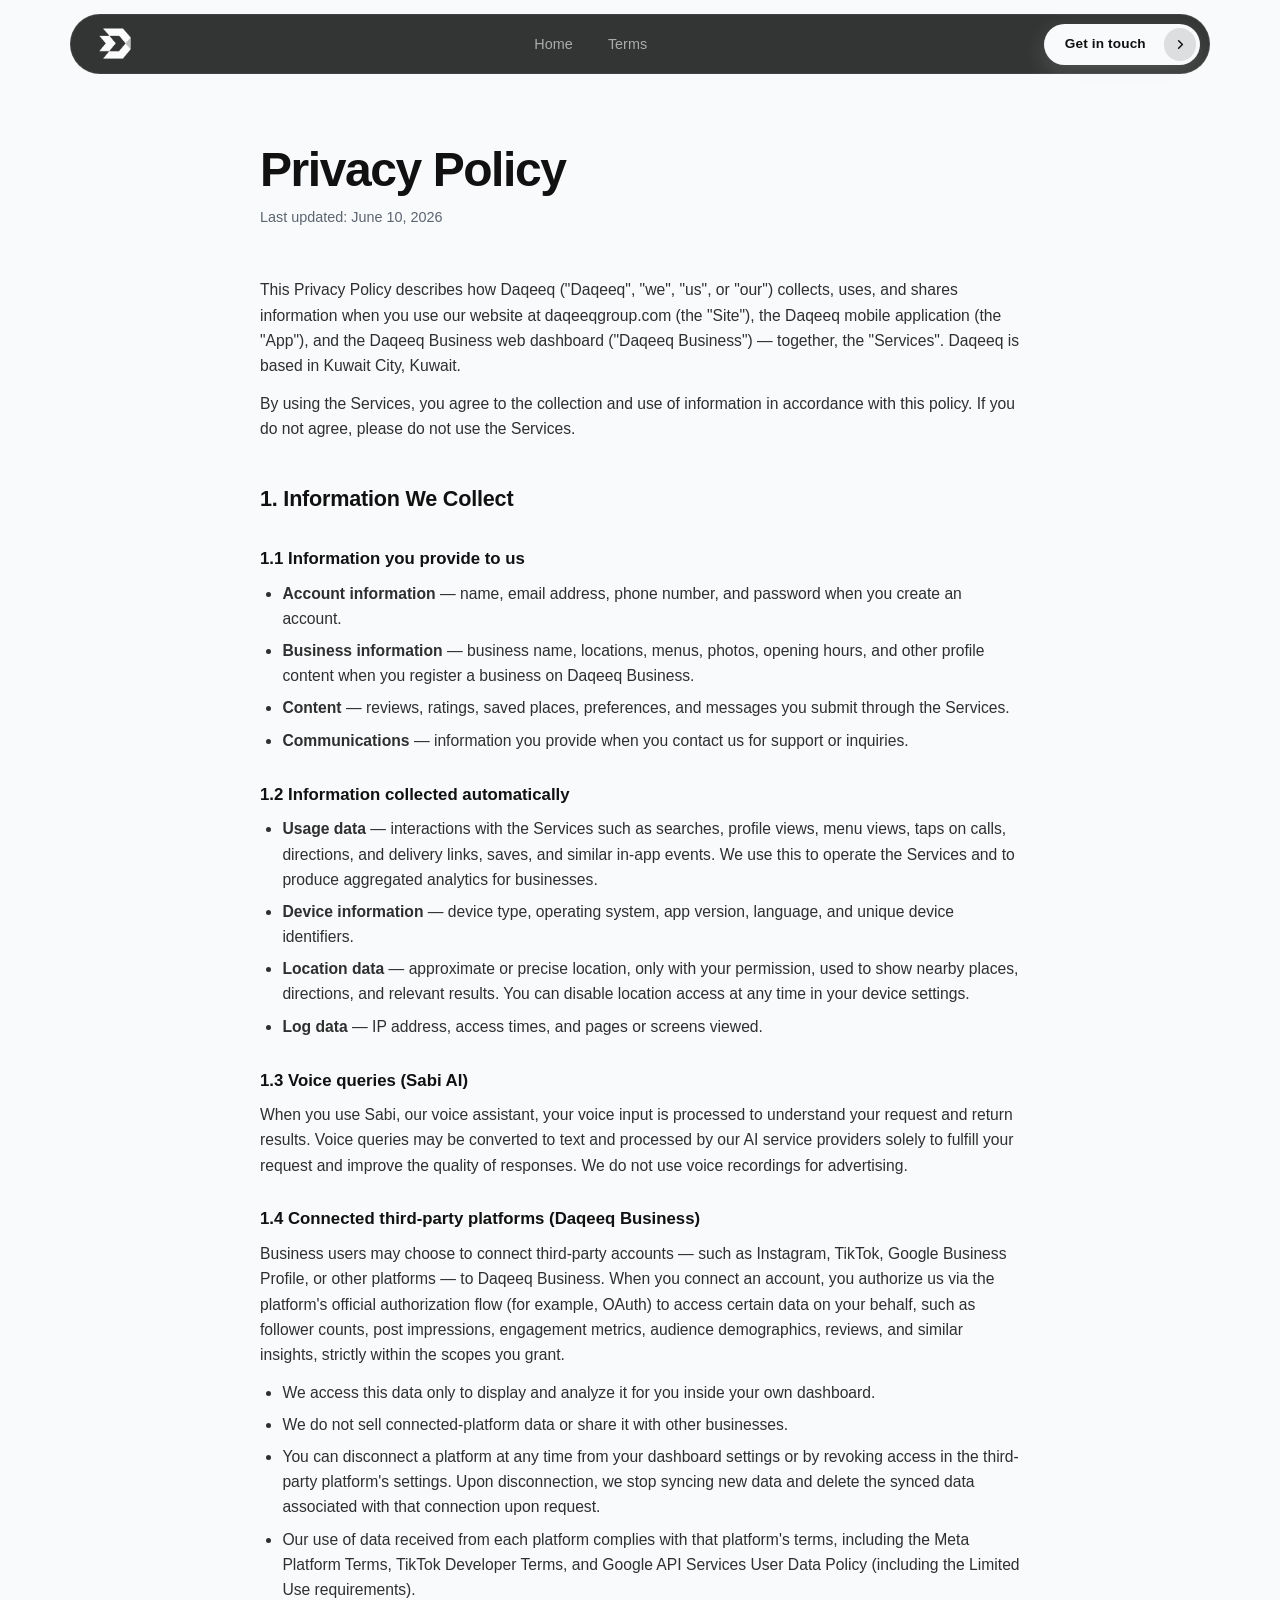
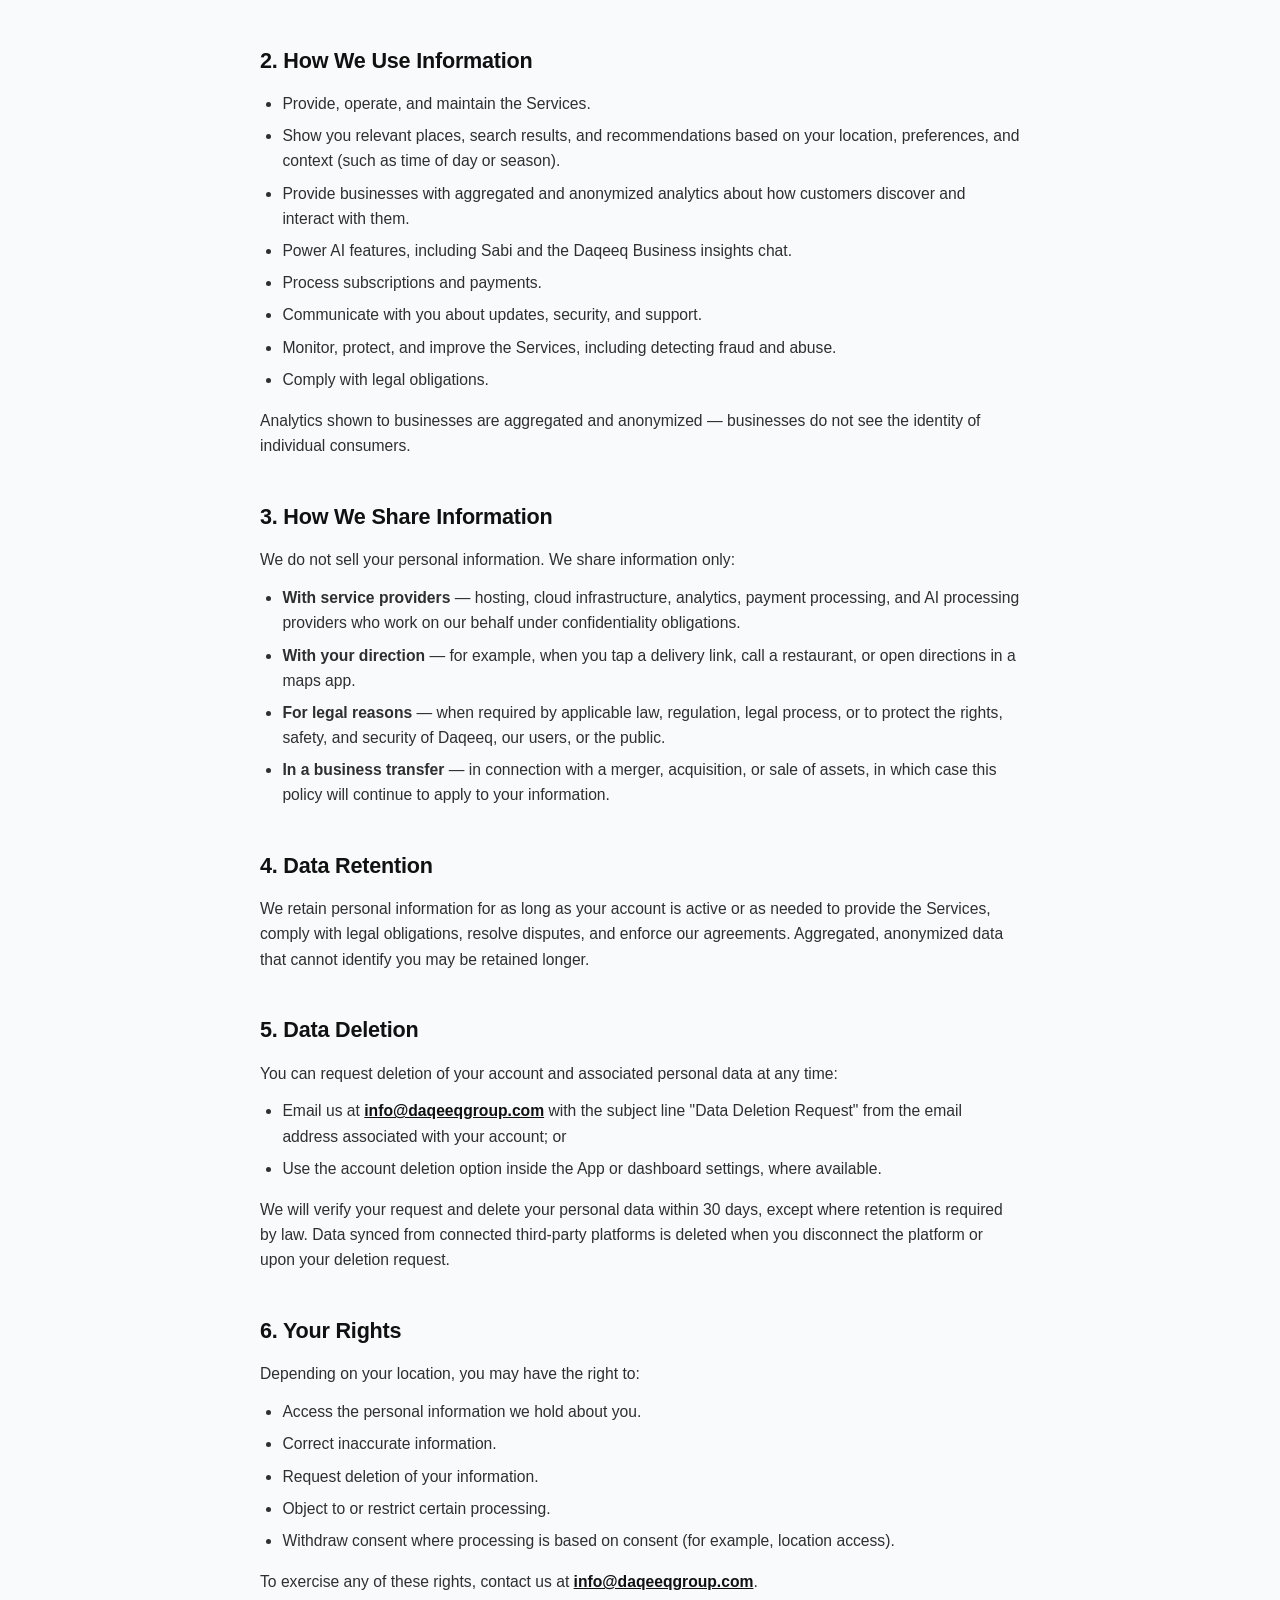
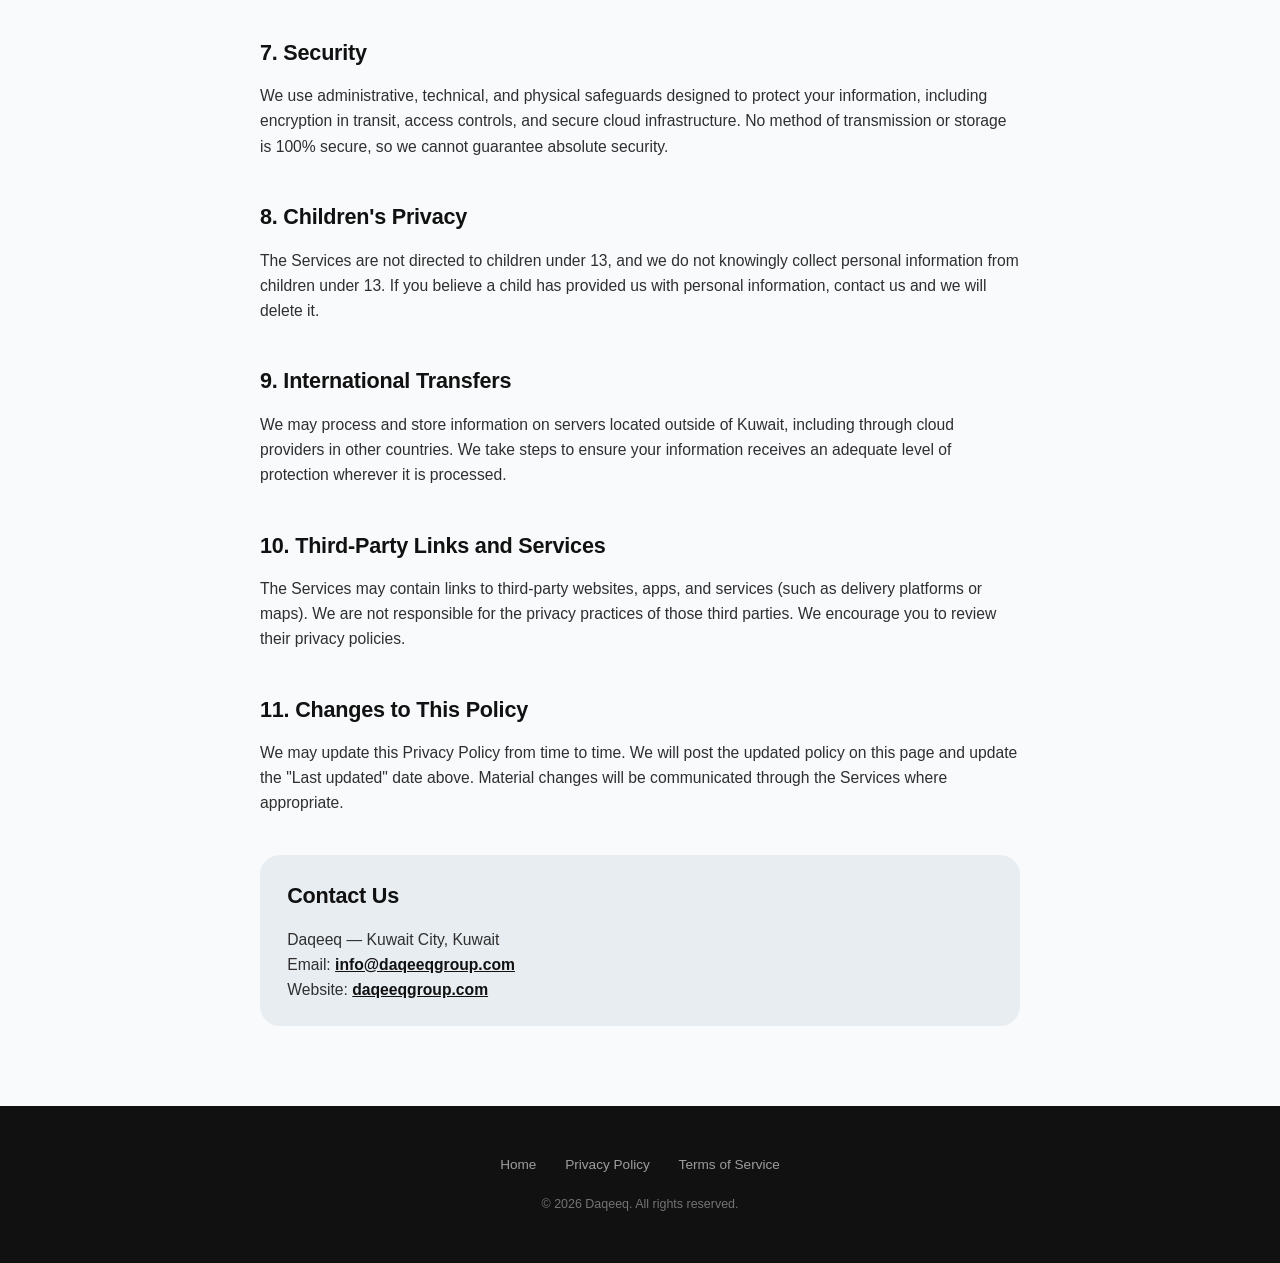
==== privacy.html @ 24c05a0b "Daqeeq landing site: one-page home, privacy policy, terms of service Co-Authored-By: Claude Fable 5 " ====
<!DOCTYPE html>
<html lang="en">
<head>
  <meta charset="UTF-8" />
  <meta name="viewport" content="width=device-width, initial-scale=1.0" />
  <title>Privacy Policy — Daqeeq</title>
  <meta name="description" content="Privacy Policy for Daqeeq, the Daqeeq mobile app, and Daqeeq Business." />
  <link rel="icon" type="image/svg+xml" href="data:image/svg+xml,%3Csvg xmlns='http://www.w3.org/2000/svg' viewBox='0 0 100 100'%3E%3Crect width='100' height='100' rx='22' fill='%23111111'/%3E%3Cg transform='translate(12 12) scale(0.76)'%3E%3Cpath d='M4 32 H26 L44 50 L26 68 H4 L22 50 Z' fill='%23F8FAFB'/%3E%3Cpath d='M34 6 H64 L96 38 V62 L64 94 H34 L78 50 Z' fill='%23F8FAFB'/%3E%3Cpath d='M96 38 L96 62 L78 50 Z' fill='%23B9C0C7'/%3E%3C/g%3E%3C/svg%3E" />
  <link rel="preconnect" href="https://api.fontshare.com" />
  <link href="https://api.fontshare.com/v2/css?f[]=satoshi@400,500,700,900&display=swap" rel="stylesheet" />
  <link rel="stylesheet" href="/assets/css/style.css?v=5" />
</head>
<body class="legal-page">

  <header class="nav is-scrolled" id="nav">
    <div class="nav__inner">
      <a href="/" class="nav__brand" aria-label="Daqeeq home">
        <img class="nav__logo" src="/assets/img/logo.png" alt="Daqeeq" />
      </a>
      <nav class="nav__links" aria-label="Primary">
        <a href="/">Home</a>
        <a href="/terms">Terms</a>
      </nav>
      <a href="mailto:info@daqeeqgroup.com" class="btn btn--small btn--blue btn--cta nav__cta">
        <span class="btn__label">Get in touch</span>
        <i class="btn__arrow" aria-hidden="true"><svg viewBox="0 0 24 24" width="15" height="15" fill="none" stroke="currentColor" stroke-width="2.4" stroke-linecap="round" stroke-linejoin="round"><path d="M9 6l6 6-6 6" /></svg></i>
      </a>
    </div>
  </header>

  <main class="legal">
    <h1>Privacy Policy</h1>
    <p class="legal__updated">Last updated: June 10, 2026</p>

    <p>
      This Privacy Policy describes how Daqeeq ("Daqeeq", "we", "us", or "our") collects, uses,
      and shares information when you use our website at daqeeqgroup.com (the "Site"), the Daqeeq
      mobile application (the "App"), and the Daqeeq Business web dashboard ("Daqeeq Business")
      — together, the "Services". Daqeeq is based in Kuwait City, Kuwait.
    </p>
    <p>
      By using the Services, you agree to the collection and use of information in accordance
      with this policy. If you do not agree, please do not use the Services.
    </p>

    <h2>1. Information We Collect</h2>

    <h3>1.1 Information you provide to us</h3>
    <ul>
      <li><strong>Account information</strong> — name, email address, phone number, and password when you create an account.</li>
      <li><strong>Business information</strong> — business name, locations, menus, photos, opening hours, and other profile content when you register a business on Daqeeq Business.</li>
      <li><strong>Content</strong> — reviews, ratings, saved places, preferences, and messages you submit through the Services.</li>
      <li><strong>Communications</strong> — information you provide when you contact us for support or inquiries.</li>
    </ul>

    <h3>1.2 Information collected automatically</h3>
    <ul>
      <li><strong>Usage data</strong> — interactions with the Services such as searches, profile views, menu views, taps on calls, directions, and delivery links, saves, and similar in-app events. We use this to operate the Services and to produce aggregated analytics for businesses.</li>
      <li><strong>Device information</strong> — device type, operating system, app version, language, and unique device identifiers.</li>
      <li><strong>Location data</strong> — approximate or precise location, only with your permission, used to show nearby places, directions, and relevant results. You can disable location access at any time in your device settings.</li>
      <li><strong>Log data</strong> — IP address, access times, and pages or screens viewed.</li>
    </ul>

    <h3>1.3 Voice queries (Sabi AI)</h3>
    <p>
      When you use Sabi, our voice assistant, your voice input is processed to understand your
      request and return results. Voice queries may be converted to text and processed by our
      AI service providers solely to fulfill your request and improve the quality of responses.
      We do not use voice recordings for advertising.
    </p>

    <h3>1.4 Connected third-party platforms (Daqeeq Business)</h3>
    <p>
      Business users may choose to connect third-party accounts — such as Instagram, TikTok,
      Google Business Profile, or other platforms — to Daqeeq Business. When you connect an
      account, you authorize us via the platform's official authorization flow (for example,
      OAuth) to access certain data on your behalf, such as follower counts, post impressions,
      engagement metrics, audience demographics, reviews, and similar insights, strictly within
      the scopes you grant.
    </p>
    <ul>
      <li>We access this data only to display and analyze it for you inside your own dashboard.</li>
      <li>We do not sell connected-platform data or share it with other businesses.</li>
      <li>You can disconnect a platform at any time from your dashboard settings or by revoking access in the third-party platform's settings. Upon disconnection, we stop syncing new data and delete the synced data associated with that connection upon request.</li>
      <li>Our use of data received from each platform complies with that platform's terms, including the Meta Platform Terms, TikTok Developer Terms, and Google API Services User Data Policy (including the Limited Use requirements).</li>
    </ul>

    <h2>2. How We Use Information</h2>
    <ul>
      <li>Provide, operate, and maintain the Services.</li>
      <li>Show you relevant places, search results, and recommendations based on your location, preferences, and context (such as time of day or season).</li>
      <li>Provide businesses with aggregated and anonymized analytics about how customers discover and interact with them.</li>
      <li>Power AI features, including Sabi and the Daqeeq Business insights chat.</li>
      <li>Process subscriptions and payments.</li>
      <li>Communicate with you about updates, security, and support.</li>
      <li>Monitor, protect, and improve the Services, including detecting fraud and abuse.</li>
      <li>Comply with legal obligations.</li>
    </ul>
    <p>
      Analytics shown to businesses are aggregated and anonymized — businesses do not see the
      identity of individual consumers.
    </p>

    <h2>3. How We Share Information</h2>
    <p>We do not sell your personal information. We share information only:</p>
    <ul>
      <li><strong>With service providers</strong> — hosting, cloud infrastructure, analytics, payment processing, and AI processing providers who work on our behalf under confidentiality obligations.</li>
      <li><strong>With your direction</strong> — for example, when you tap a delivery link, call a restaurant, or open directions in a maps app.</li>
      <li><strong>For legal reasons</strong> — when required by applicable law, regulation, legal process, or to protect the rights, safety, and security of Daqeeq, our users, or the public.</li>
      <li><strong>In a business transfer</strong> — in connection with a merger, acquisition, or sale of assets, in which case this policy will continue to apply to your information.</li>
    </ul>

    <h2>4. Data Retention</h2>
    <p>
      We retain personal information for as long as your account is active or as needed to
      provide the Services, comply with legal obligations, resolve disputes, and enforce our
      agreements. Aggregated, anonymized data that cannot identify you may be retained longer.
    </p>

    <h2>5. Data Deletion</h2>
    <p>You can request deletion of your account and associated personal data at any time:</p>
    <ul>
      <li>Email us at <a href="mailto:info@daqeeqgroup.com">info@daqeeqgroup.com</a> with the subject line "Data Deletion Request" from the email address associated with your account; or</li>
      <li>Use the account deletion option inside the App or dashboard settings, where available.</li>
    </ul>
    <p>
      We will verify your request and delete your personal data within 30 days, except where
      retention is required by law. Data synced from connected third-party platforms is deleted
      when you disconnect the platform or upon your deletion request.
    </p>

    <h2>6. Your Rights</h2>
    <p>Depending on your location, you may have the right to:</p>
    <ul>
      <li>Access the personal information we hold about you.</li>
      <li>Correct inaccurate information.</li>
      <li>Request deletion of your information.</li>
      <li>Object to or restrict certain processing.</li>
      <li>Withdraw consent where processing is based on consent (for example, location access).</li>
    </ul>
    <p>To exercise any of these rights, contact us at <a href="mailto:info@daqeeqgroup.com">info@daqeeqgroup.com</a>.</p>

    <h2>7. Security</h2>
    <p>
      We use administrative, technical, and physical safeguards designed to protect your
      information, including encryption in transit, access controls, and secure cloud
      infrastructure. No method of transmission or storage is 100% secure, so we cannot
      guarantee absolute security.
    </p>

    <h2>8. Children's Privacy</h2>
    <p>
      The Services are not directed to children under 13, and we do not knowingly collect
      personal information from children under 13. If you believe a child has provided us with
      personal information, contact us and we will delete it.
    </p>

    <h2>9. International Transfers</h2>
    <p>
      We may process and store information on servers located outside of Kuwait, including
      through cloud providers in other countries. We take steps to ensure your information
      receives an adequate level of protection wherever it is processed.
    </p>

    <h2>10. Third-Party Links and Services</h2>
    <p>
      The Services may contain links to third-party websites, apps, and services (such as
      delivery platforms or maps). We are not responsible for the privacy practices of those
      third parties. We encourage you to review their privacy policies.
    </p>

    <h2>11. Changes to This Policy</h2>
    <p>
      We may update this Privacy Policy from time to time. We will post the updated policy on
      this page and update the "Last updated" date above. Material changes will be communicated
      through the Services where appropriate.
    </p>

    <div class="legal__contact-box">
      <h2 style="margin-top:0">Contact Us</h2>
      <p style="margin-bottom:0">
        Daqeeq — Kuwait City, Kuwait<br />
        Email: <a href="mailto:info@daqeeqgroup.com">info@daqeeqgroup.com</a><br />
        Website: <a href="https://daqeeqgroup.com">daqeeqgroup.com</a>
      </p>
    </div>
  </main>

  <footer class="footer footer--solid">
    <div class="container footer__inner">
      <nav class="footer__links" aria-label="Legal">
        <a href="/">Home</a>
        <a href="/privacy">Privacy Policy</a>
        <a href="/terms">Terms of Service</a>
      </nav>
      <p class="footer__copy">© 2026 Daqeeq. All rights reserved.</p>
    </div>
  </footer>

</body>
</html>
---- assets/css/style.css ----
/* ============================================================
   DAQEEQ — daqeeqgroup.com
   Ink Black #111111 · Graphite #2F2F2F · Soft White #F8FAFB
   Mist Gray #E8EDF2
   ============================================================ */

:root {
  --ink: #111111;
  --graphite: #2f2f2f;
  --white: #f8fafb;
  --mist: #e8edf2;
  --text-muted: #5c6470;
  --text-muted-light: rgba(248, 250, 251, 0.6);
  --radius: 20px;
  --fade: clamp(160px, 24vh, 240px);
  --font-en: "Satoshi", -apple-system, BlinkMacSystemFont, "Segoe UI", sans-serif;
  --font-ar: "Tajawal", sans-serif;
  --ease: cubic-bezier(0.22, 1, 0.36, 1);
}

* { margin: 0; padding: 0; box-sizing: border-box; }

/* Anchor scrolling is animated in JS (eased); CSS smooth scrolling would
   conflict with the per-frame scrollTo calls. */
html {
  scroll-padding-top: 90px;
}

body {
  font-family: var(--font-en);
  background: var(--white);
  color: var(--ink);
  line-height: 1.6;
  -webkit-font-smoothing: antialiased;
  overflow-x: hidden;
}

[lang="ar"] { font-family: var(--font-ar); }

img, svg { display: block; }
a { color: inherit; text-decoration: none; }
ul { list-style: none; }

.container {
  width: min(1140px, 92vw);
  margin-inline: auto;
}

/* ---------- Reveal animations ---------- */
[data-reveal] {
  opacity: 0;
  transform: translateY(36px);
  transition: opacity 0.9s var(--ease), transform 0.9s var(--ease);
  transition-delay: var(--d, 0s);
  will-change: opacity, transform;
}
[data-reveal].in-view {
  opacity: 1;
  transform: none;
}
@media (prefers-reduced-motion: reduce) {
  [data-reveal] { opacity: 1; transform: none; transition: none; }
}

/* ---------- Type ---------- */
.eyebrow {
  font-size: 0.78rem;
  font-weight: 700;
  letter-spacing: 0.22em;
  text-transform: uppercase;
  color: var(--text-muted);
  margin-bottom: 1.1rem;
}
.eyebrow--blue { color: var(--text-muted); }
.eyebrow--light { color: var(--text-muted-light); }

.h2 {
  font-size: clamp(2.2rem, 5.5vw, 3.6rem);
  font-weight: 900;
  letter-spacing: -0.03em;
  line-height: 1.08;
  margin-bottom: 1.4rem;
}
.h2--light { color: var(--white); }

.h3 {
  font-size: clamp(1.7rem, 3.6vw, 2.4rem);
  font-weight: 700;
  letter-spacing: -0.02em;
  line-height: 1.15;
  margin-bottom: 1rem;
}

.lead {
  font-size: clamp(1.05rem, 1.7vw, 1.2rem);
  color: var(--text-muted);
  max-width: 620px;
}
.lead--light { color: var(--text-muted-light); }

.body { color: var(--text-muted); margin-bottom: 1.6rem; }
.text-blue { color: inherit; }

/* ---------- Buttons ---------- */
.btn {
  display: inline-flex;
  align-items: center;
  justify-content: center;
  padding: 0.95rem 1.9rem;
  border-radius: 999px;
  font-weight: 700;
  font-size: 0.95rem;
  letter-spacing: 0.01em;
  transition: transform 0.35s var(--ease), box-shadow 0.35s var(--ease), background 0.35s var(--ease);
}
.btn:hover { transform: translateY(-2px); }
.btn--blue {
  background: var(--white);
  color: var(--ink);
  box-shadow: 0 8px 24px rgba(248, 250, 251, 0.15);
}
.btn--blue:hover { box-shadow: 0 14px 34px rgba(248, 250, 251, 0.25); }
.btn--ghost {
  color: var(--white);
  border: 1px solid rgba(248, 250, 251, 0.25);
}
.btn--ghost:hover { background: rgba(248, 250, 251, 0.08); }
.btn--small { padding: 0.6rem 1.3rem; font-size: 0.85rem; }

/* CTA buttons: chevron capsule sweeps across on hover */
.btn--cta {
  position: relative;
  overflow: hidden;
}
.btn--cta .btn__label {
  margin-right: 2.4rem;
  transition: opacity 0.5s var(--ease);
}
.btn--cta:hover .btn__label { opacity: 0; }
.btn__arrow {
  position: absolute;
  top: 4px;
  right: 4px;
  bottom: 4px;
  width: 2.4rem;
  display: grid;
  place-items: center;
  border-radius: 999px;
  background: rgba(17, 17, 17, 0.12);
  color: var(--ink);
  transition: width 0.5s var(--ease), transform 0.15s var(--ease);
}
.btn--cta:hover .btn__arrow { width: calc(100% - 8px); }
.btn--cta:active .btn__arrow { transform: scale(0.95); }
.btn--small.btn--cta .btn__label { margin-right: 2.1rem; }
.btn--small.btn--cta .btn__arrow { width: 2rem; }
.btn--small.btn--cta:hover .btn__arrow { width: calc(100% - 8px); }

/* ---------- Nav ---------- */
.nav {
  position: fixed;
  top: 14px;
  left: 0;
  right: 0;
  z-index: 100;
}
.nav__inner {
  width: min(1140px, 94vw);
  margin-inline: auto;
  display: flex;
  align-items: center;
  justify-content: space-between;
  padding: 0.45rem 0.55rem 0.45rem 1.4rem;
  border-radius: 999px;
  background: rgba(17, 17, 17, 0.55);
  backdrop-filter: blur(16px);
  -webkit-backdrop-filter: blur(16px);
  border: 1px solid rgba(248, 250, 251, 0.08);
  transition: background 0.4s var(--ease);
}
.nav.is-scrolled .nav__inner {
  background: rgba(17, 17, 17, 0.85);
}
.nav__brand {
  display: flex;
  align-items: center;
  gap: 0.6rem;
}
.nav__logo { height: 44px; width: auto; }
.nav__links {
  display: flex;
  gap: 2.2rem;
}
.nav__links a {
  color: var(--text-muted-light);
  font-size: 0.9rem;
  font-weight: 500;
  transition: color 0.3s;
}
.nav__links a:hover { color: var(--white); }
@media (max-width: 760px) {
  .nav__links { display: none; }
}

/* ---------- Ethereal shadow effect (dark sections) ---------- */
.ethereal {
  position: absolute;
  inset: 0;
  overflow: hidden;
  pointer-events: none;
}
.ethereal__motion {
  position: absolute;
  inset: -100px;
  filter: url(#ethereal) blur(4px);
}
.ethereal__shadow {
  width: 100%;
  height: 100%;
  background-color: rgba(128, 128, 128, 1);
  mask-image: url("/assets/img/ethereal-mask.png");
  -webkit-mask-image: url("/assets/img/ethereal-mask.png");
  mask-size: cover;
  -webkit-mask-size: cover;
  mask-repeat: no-repeat;
  -webkit-mask-repeat: no-repeat;
  mask-position: center;
  -webkit-mask-position: center;
}
.ethereal__noise {
  position: absolute;
  inset: 0;
  background-image: url("/assets/img/noise.png");
  background-size: 240px;
  background-repeat: repeat;
  opacity: 0.5;
}
@media (prefers-reduced-motion: reduce) {
  .ethereal__motion { filter: blur(4px); }
}

/* ---------- Smooth section transitions ----------
   Eased (S-curve) gradient stops so the fade has zero slope at both
   ends — a plain linear gradient leaves a visible edge line. */
.hero::after,
.sabi::before,
.sabi::after,
.dark-tail::before {
  content: "";
  position: absolute;
  left: 0;
  right: 0;
  height: var(--fade);
  pointer-events: none;
  z-index: 2;
}
.hero::after,
.sabi::after {
  bottom: 0;
  background: linear-gradient(
    to top,
    rgb(248, 250, 251) 0%,
    rgba(248, 250, 251, 0.987) 8.1%,
    rgba(248, 250, 251, 0.951) 15.5%,
    rgba(248, 250, 251, 0.896) 22.5%,
    rgba(248, 250, 251, 0.825) 29%,
    rgba(248, 250, 251, 0.741) 35.3%,
    rgba(248, 250, 251, 0.648) 41.2%,
    rgba(248, 250, 251, 0.55) 47.1%,
    rgba(248, 250, 251, 0.45) 52.9%,
    rgba(248, 250, 251, 0.352) 58.8%,
    rgba(248, 250, 251, 0.259) 64.7%,
    rgba(248, 250, 251, 0.175) 71%,
    rgba(248, 250, 251, 0.104) 77.5%,
    rgba(248, 250, 251, 0.049) 84.5%,
    rgba(248, 250, 251, 0.013) 91.9%,
    rgba(248, 250, 251, 0) 100%
  );
}
.sabi::before,
.dark-tail::before {
  top: 0;
  background: linear-gradient(
    to bottom,
    rgb(248, 250, 251) 0%,
    rgba(248, 250, 251, 0.987) 8.1%,
    rgba(248, 250, 251, 0.951) 15.5%,
    rgba(248, 250, 251, 0.896) 22.5%,
    rgba(248, 250, 251, 0.825) 29%,
    rgba(248, 250, 251, 0.741) 35.3%,
    rgba(248, 250, 251, 0.648) 41.2%,
    rgba(248, 250, 251, 0.55) 47.1%,
    rgba(248, 250, 251, 0.45) 52.9%,
    rgba(248, 250, 251, 0.352) 58.8%,
    rgba(248, 250, 251, 0.259) 64.7%,
    rgba(248, 250, 251, 0.175) 71%,
    rgba(248, 250, 251, 0.104) 77.5%,
    rgba(248, 250, 251, 0.049) 84.5%,
    rgba(248, 250, 251, 0.013) 91.9%,
    rgba(248, 250, 251, 0) 100%
  );
}

/* ---------- Hero ---------- */
.hero {
  position: relative;
  min-height: 100svh;
  display: flex;
  align-items: center;
  justify-content: center;
  padding-bottom: 6rem;
  background: var(--ink);
  color: var(--white);
  overflow: hidden;
}
.hero__glow {
  position: absolute;
  top: -30%;
  left: 50%;
  transform: translateX(-50%);
  width: 1100px;
  height: 700px;
  background: radial-gradient(closest-side, rgba(248, 250, 251, 0.07), transparent 70%);
  pointer-events: none;
}
.hero__inner {
  position: relative;
  z-index: 3;
  text-align: center;
  width: min(900px, 92vw);
  margin-inline: auto;
}
.hero__title {
  font-size: clamp(2.8rem, 8vw, 5.6rem);
  font-weight: 900;
  letter-spacing: -0.035em;
  line-height: 1.04;
  margin-bottom: 1.6rem;
}
.hero__title-accent {
  background: linear-gradient(120deg, #f8fafb, #8f99a4);
  -webkit-background-clip: text;
  background-clip: text;
  color: transparent;
}
.hero__sub {
  font-size: clamp(1.05rem, 2vw, 1.3rem);
  color: var(--text-muted-light);
  max-width: 560px;
  margin: 0 auto 2.4rem;
}
.hero__actions {
  display: flex;
  gap: 1rem;
  justify-content: center;
  flex-wrap: wrap;
}

/* ---------- Essence strip ---------- */
.essence {
  background: var(--white);
  padding: 2.6rem 0;
}
.essence__row {
  display: flex;
  justify-content: space-between;
  flex-wrap: wrap;
  gap: 1.2rem 2rem;
}
.essence__row span {
  font-weight: 700;
  letter-spacing: 0.16em;
  text-transform: uppercase;
  font-size: 0.85rem;
  color: var(--graphite);
}

/* ---------- Intro ---------- */
.intro {
  padding: clamp(5rem, 12vw, 9rem) 0 clamp(3rem, 7vw, 5rem);
  background: var(--white);
}

/* ---------- Products ---------- */
.products {
  background: var(--white);
  padding-bottom: clamp(4rem, 9vw, 7rem);
}
.product {
  display: grid;
  grid-template-columns: 1fr 1fr;
  gap: clamp(2.5rem, 6vw, 6rem);
  align-items: center;
  padding: clamp(3rem, 7vw, 5.5rem) 0;
}
.product--flip .product__text { order: 2; }
.product--flip .product__visual { order: 1; }
@media (max-width: 860px) {
  .product { grid-template-columns: 1fr; }
  .product--flip .product__text { order: 1; }
  .product--flip .product__visual { order: 2; }
}
.product__num {
  font-size: 2.6rem;
  font-weight: 900;
  color: #c6cfd9;
  line-height: 1;
  margin-bottom: 1rem;
}
.feature-list { display: grid; gap: 1.15rem; }
.feature-list li { display: flex; gap: 0.9rem; align-items: flex-start; }
.feature-list .dot {
  flex: none;
  width: 9px;
  height: 9px;
  margin-top: 0.5rem;
  border-radius: 50%;
  background: var(--ink);
}
.feature-list strong { display: block; font-weight: 700; }
.feature-list em {
  font-style: normal;
  color: var(--text-muted);
  font-size: 0.93rem;
}

/* ---------- Product visuals ---------- */
.product__visual { display: flex; justify-content: center; }
.product__shot {
  width: min(320px, 78vw);
  height: auto;
  filter: drop-shadow(0 36px 56px rgba(17, 17, 17, 0.35));
  transition: transform 0.6s var(--ease);
}
.product__shot:hover { transform: translateY(-8px) rotate(-1deg); }
.chat__orb {
  flex: none;
  width: 26px;
  height: 26px;
  border-radius: 50%;
  background: radial-gradient(circle at 30% 30%, #ffffff, #8f99a4);
  box-shadow: 0 0 18px rgba(248, 250, 251, 0.6);
  animation: pulse 2.6s ease-in-out infinite;
}
@keyframes pulse {
  0%, 100% { box-shadow: 0 0 12px rgba(248, 250, 251, 0.45); }
  50% { box-shadow: 0 0 26px rgba(248, 250, 251, 0.8); }
}

/* ---------- MacBook mockup ---------- */
.mac {
  width: min(620px, 92vw);
  filter: drop-shadow(0 36px 56px rgba(17, 17, 17, 0.32));
  transition: transform 0.6s var(--ease);
}
.mac:hover { transform: translateY(-8px); }
.mac__screen {
  position: relative;
  background: linear-gradient(180deg, #17181a, #0c0d0e);
  border: 1px solid #2c2e31;
  border-radius: 18px 18px 0 0;
  padding: 18px 12px 14px;
}
.mac__camera {
  position: absolute;
  top: 7px;
  left: 50%;
  transform: translateX(-50%);
  width: 5px;
  height: 5px;
  border-radius: 50%;
  background: #2f3338;
  box-shadow: inset 0 0 2px #000;
}
.mac__screen img {
  width: 100%;
  height: auto;
  border-radius: 6px;
  display: block;
}
.mac__base {
  position: relative;
  height: 16px;
  margin: 0 -30px;
  background: linear-gradient(180deg, #eceef0 0%, #c7cacd 45%, #8f9296 100%);
  border-radius: 2px 2px 14px 14px;
}
.mac__base::before {
  content: "";
  position: absolute;
  top: 0;
  left: 50%;
  transform: translateX(-50%);
  width: 116px;
  height: 7px;
  background: linear-gradient(180deg, #9da0a4, #d4d6d9);
  border-radius: 0 0 9px 9px;
}
.mac__base::after {
  content: "";
  position: absolute;
  inset: auto 0 0 0;
  height: 3px;
  background: linear-gradient(180deg, rgba(0, 0, 0, 0.12), rgba(0, 0, 0, 0.3));
  border-radius: 0 0 14px 14px;
}

/* ---------- Sabi section ---------- */
.sabi {
  position: relative;
  background: var(--ink);
  padding: calc(var(--fade) + 2.5rem) 0;
  overflow: hidden;
}
.sabi__inner { position: relative; z-index: 3; text-align: center; }
.sabi .lead { margin-inline: auto; margin-bottom: 3rem; }
.chat {
  max-width: 560px;
  margin-inline: auto;
  display: grid;
  gap: 0.9rem;
}
.chat__bubble {
  border-radius: 18px;
  padding: 0.95rem 1.2rem;
  font-size: 0.95rem;
  text-align: left;
}
.chat__bubble--user {
  background: var(--white);
  color: var(--ink);
  font-weight: 500;
  justify-self: end;
  max-width: 85%;
  border-bottom-right-radius: 6px;
}
.chat__bubble--sabi {
  display: flex;
  align-items: flex-start;
  gap: 0.8rem;
  background: rgba(248, 250, 251, 0.06);
  border: 1px solid rgba(248, 250, 251, 0.12);
  color: var(--white);
  justify-self: start;
  max-width: 85%;
  border-bottom-left-radius: 6px;
}
.chat__bubble--sabi .chat__orb {
  width: 22px;
  height: 22px;
  margin-top: 1px;
}
.chat__card {
  display: flex;
  align-items: center;
  gap: 0.9rem;
  background: rgba(248, 250, 251, 0.05);
  border: 1px solid rgba(248, 250, 251, 0.1);
  border-radius: 16px;
  padding: 0.9rem 1rem;
  text-align: left;
}
.chat__card-avatar {
  flex: none;
  width: 46px;
  height: 46px;
  border-radius: 12px;
  background: rgba(248, 250, 251, 0.1);
  border: 1px solid rgba(248, 250, 251, 0.12);
  display: grid;
  place-items: center;
  font-weight: 900;
  font-size: 0.85rem;
  color: var(--white);
}
.chat__card strong {
  display: block;
  color: var(--white);
  font-size: 0.98rem;
}
.chat__card em {
  display: block;
  font-style: normal;
  color: var(--text-muted-light);
  font-size: 0.82rem;
  margin: 0.15rem 0 0.5rem;
}
.chat__tags {
  display: flex;
  gap: 0.4rem;
}
.chat__tags span {
  font-size: 0.62rem;
  font-weight: 700;
  letter-spacing: 0.12em;
  text-transform: uppercase;
  color: var(--text-muted-light);
  border: 1px solid rgba(248, 250, 251, 0.18);
  padding: 0.22rem 0.55rem;
  border-radius: 999px;
}
.chat__suggest {
  background: var(--white);
  color: var(--ink);
  border-radius: 18px;
  padding: 1.1rem 1.2rem;
  text-align: left;
}
.chat__suggest-label {
  display: flex;
  align-items: center;
  gap: 0.5rem;
  font-size: 0.66rem;
  font-weight: 900;
  letter-spacing: 0.2em;
  text-transform: uppercase;
  color: var(--text-muted);
  margin-bottom: 0.45rem;
}
.chat__suggest-label::before {
  content: "";
  width: 8px;
  height: 8px;
  border-radius: 50%;
  background: var(--ink);
}
.chat__suggest p {
  font-weight: 700;
  font-size: 1.05rem;
  letter-spacing: -0.01em;
  margin-bottom: 0.85rem;
}
.chat__actions {
  display: flex;
  gap: 0.5rem;
}
.chat__actions span {
  font-size: 0.8rem;
  font-weight: 700;
  padding: 0.5rem 1.1rem;
  border-radius: 999px;
}
.chat__actions span:first-child {
  background: var(--ink);
  color: var(--white);
}
.chat__actions span + span {
  border: 1px solid rgba(17, 17, 17, 0.25);
  color: var(--ink);
}
.chat__input {
  display: flex;
  align-items: center;
  justify-content: space-between;
  gap: 0.8rem;
  background: rgba(248, 250, 251, 0.06);
  border: 1px solid rgba(248, 250, 251, 0.12);
  border-radius: 999px;
  padding: 0.85rem 1.2rem;
  color: var(--text-muted-light);
  font-size: 0.9rem;
  text-align: left;
}

/* ---------- Why ---------- */
.why {
  background: var(--white);
  padding: clamp(5rem, 12vw, 9rem) 0;
}
.why__grid {
  margin-top: 3rem;
  display: grid;
  grid-template-columns: repeat(auto-fit, minmax(230px, 1fr));
  gap: 1.1rem;
}
.why__card {
  background: #fff;
  border: 1px solid var(--mist);
  border-radius: var(--radius);
  padding: 1.6rem 1.5rem;
  transition: transform 0.45s var(--ease), box-shadow 0.45s var(--ease), border-color 0.45s var(--ease);
}
.why__card:hover {
  transform: translateY(-6px);
  border-color: rgba(17, 17, 17, 0.3);
  box-shadow: 0 24px 48px -20px rgba(17, 17, 17, 0.18);
}
.why__card strong { display: block; font-size: 1.05rem; margin-bottom: 0.4rem; }
.why__card em {
  font-style: normal;
  color: var(--text-muted);
  font-size: 0.92rem;
}

/* ---------- Contact ---------- */
.dark-tail {
  position: relative;
  background: var(--ink);
  overflow: hidden;
}
.contact {
  position: relative;
  padding: calc(var(--fade) + 2.5rem) 0 clamp(5rem, 12vw, 9rem);
}
.contact__inner { position: relative; z-index: 3; text-align: center; }
.contact .lead { margin-inline: auto; }
.contact__email {
  display: inline-block;
  margin-top: 2.2rem;
  font-size: clamp(1.3rem, 3.6vw, 2.1rem);
  font-weight: 700;
  letter-spacing: -0.02em;
  color: var(--white);
  border-bottom: 2px solid var(--white);
  padding-bottom: 0.25rem;
  transition: color 0.3s, border-color 0.3s;
}
.contact__email:hover { color: var(--text-muted-light); }
.contact__loc {
  margin-top: 1.2rem;
  color: var(--text-muted-light);
  font-size: 0.9rem;
  letter-spacing: 0.14em;
  text-transform: uppercase;
}

/* ---------- Footer ---------- */
.footer {
  position: relative;
  padding: 3rem 0;
  color: var(--text-muted-light);
}
.footer--solid { background: var(--ink); }
.footer__inner {
  position: relative;
  display: grid;
  gap: 1.2rem;
  justify-items: center;
  text-align: center;
}
.footer__brand {
  display: flex;
  align-items: center;
}
.footer__logo { height: 56px; width: auto; }
.footer__tag { font-size: 0.88rem; }
.footer__links { display: flex; gap: 1.8rem; flex-wrap: wrap; justify-content: center; }
.footer__links a {
  font-size: 0.85rem;
  transition: color 0.3s;
}
.footer__links a:hover { color: var(--white); }
.footer__copy { font-size: 0.78rem; opacity: 0.7; }

/* ============================================================
   LEGAL PAGES (/privacy, /terms)
   ============================================================ */
.legal-page { background: var(--white); }
.legal {
  width: min(760px, 92vw);
  margin-inline: auto;
  padding: 9rem 0 5rem;
}
.legal h1 {
  font-size: clamp(2.1rem, 5vw, 3rem);
  font-weight: 900;
  letter-spacing: -0.03em;
  line-height: 1.1;
  margin-bottom: 0.6rem;
}
.legal .legal__updated {
  color: var(--text-muted);
  font-size: 0.9rem;
  margin-bottom: 3rem;
}
.legal h2 {
  font-size: 1.35rem;
  font-weight: 700;
  letter-spacing: -0.01em;
  margin: 2.6rem 0 0.8rem;
}
.legal h3 {
  font-size: 1.05rem;
  font-weight: 700;
  margin: 1.8rem 0 0.5rem;
}
.legal p, .legal li {
  color: var(--graphite);
  font-size: 0.98rem;
  margin-bottom: 0.8rem;
}
.legal ul {
  list-style: disc;
  padding-left: 1.4rem;
  margin-bottom: 1rem;
}
.legal ul li { margin-bottom: 0.45rem; }
.legal a { color: var(--ink); font-weight: 700; text-decoration: underline; }
.legal a:hover { text-decoration: underline; }
.legal .legal__contact-box {
  margin-top: 2.5rem;
  background: var(--mist);
  border-radius: var(--radius);
  padding: 1.5rem 1.7rem;
}
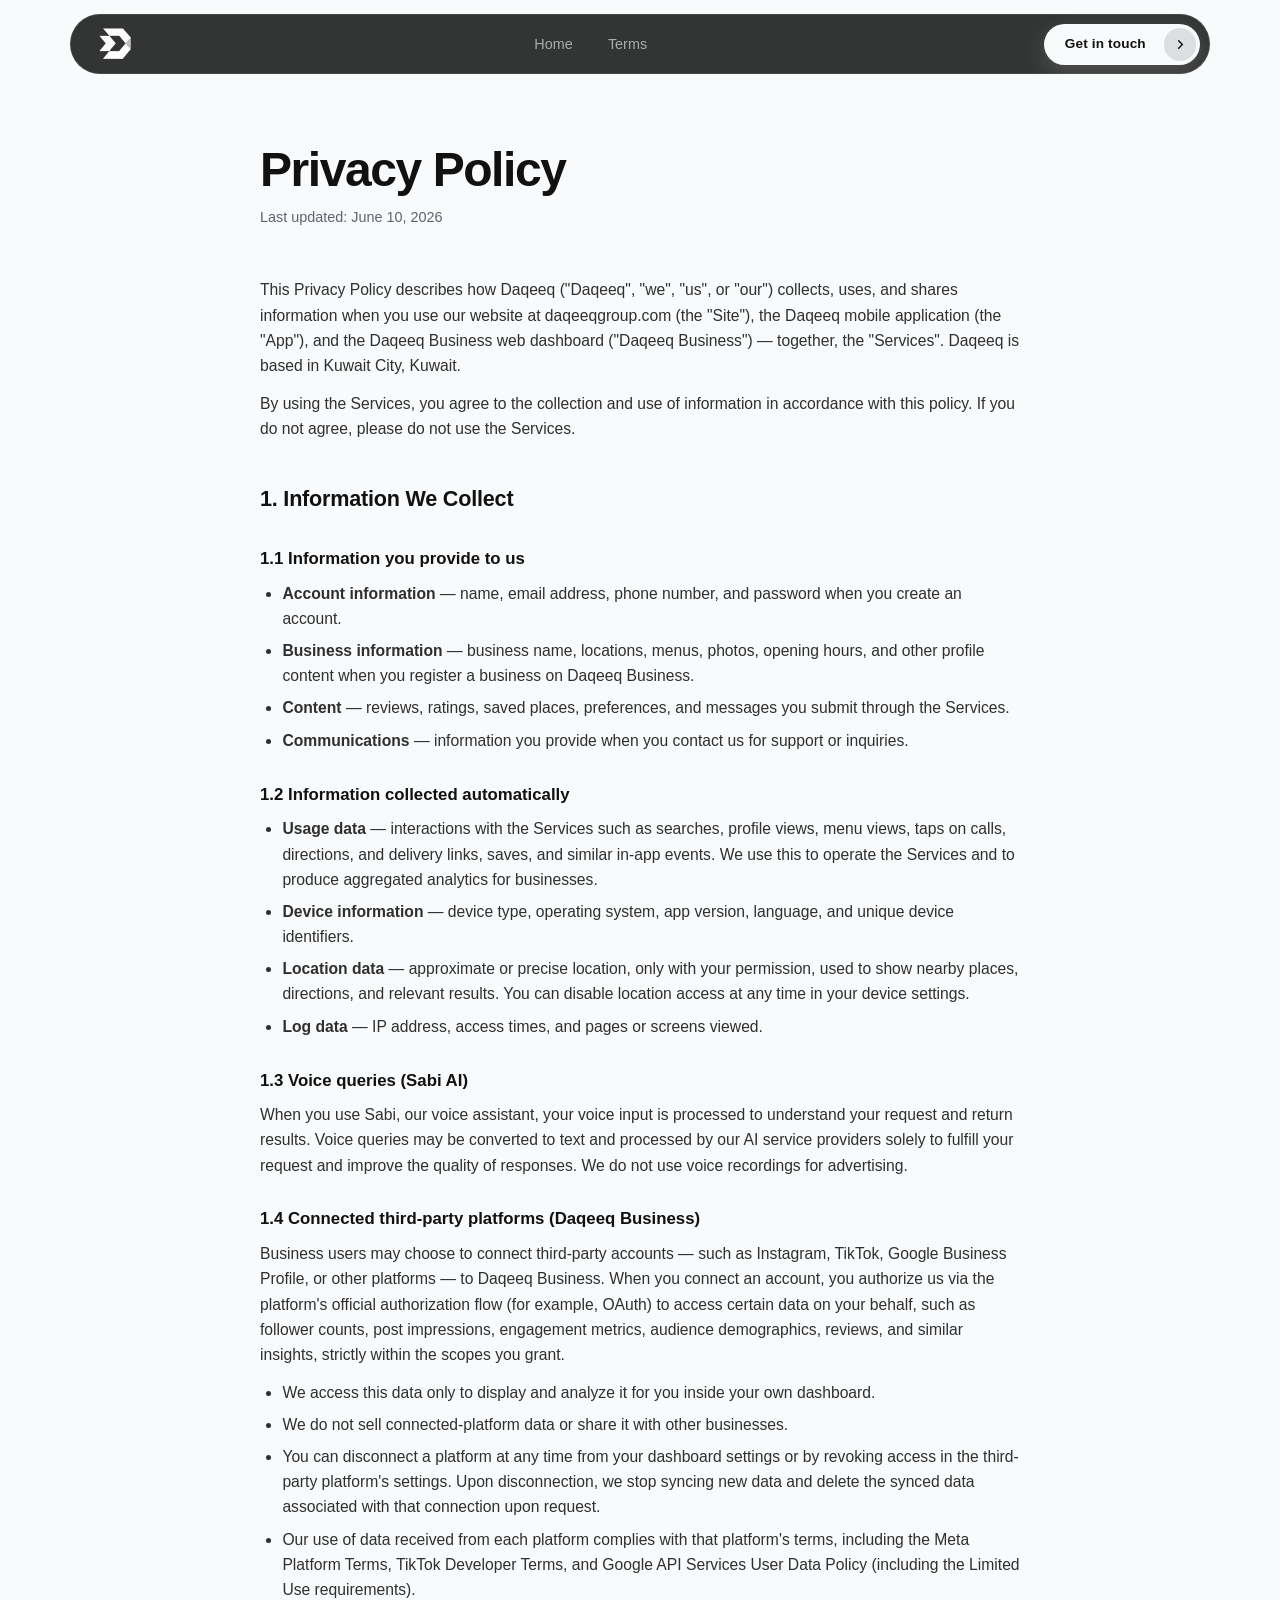
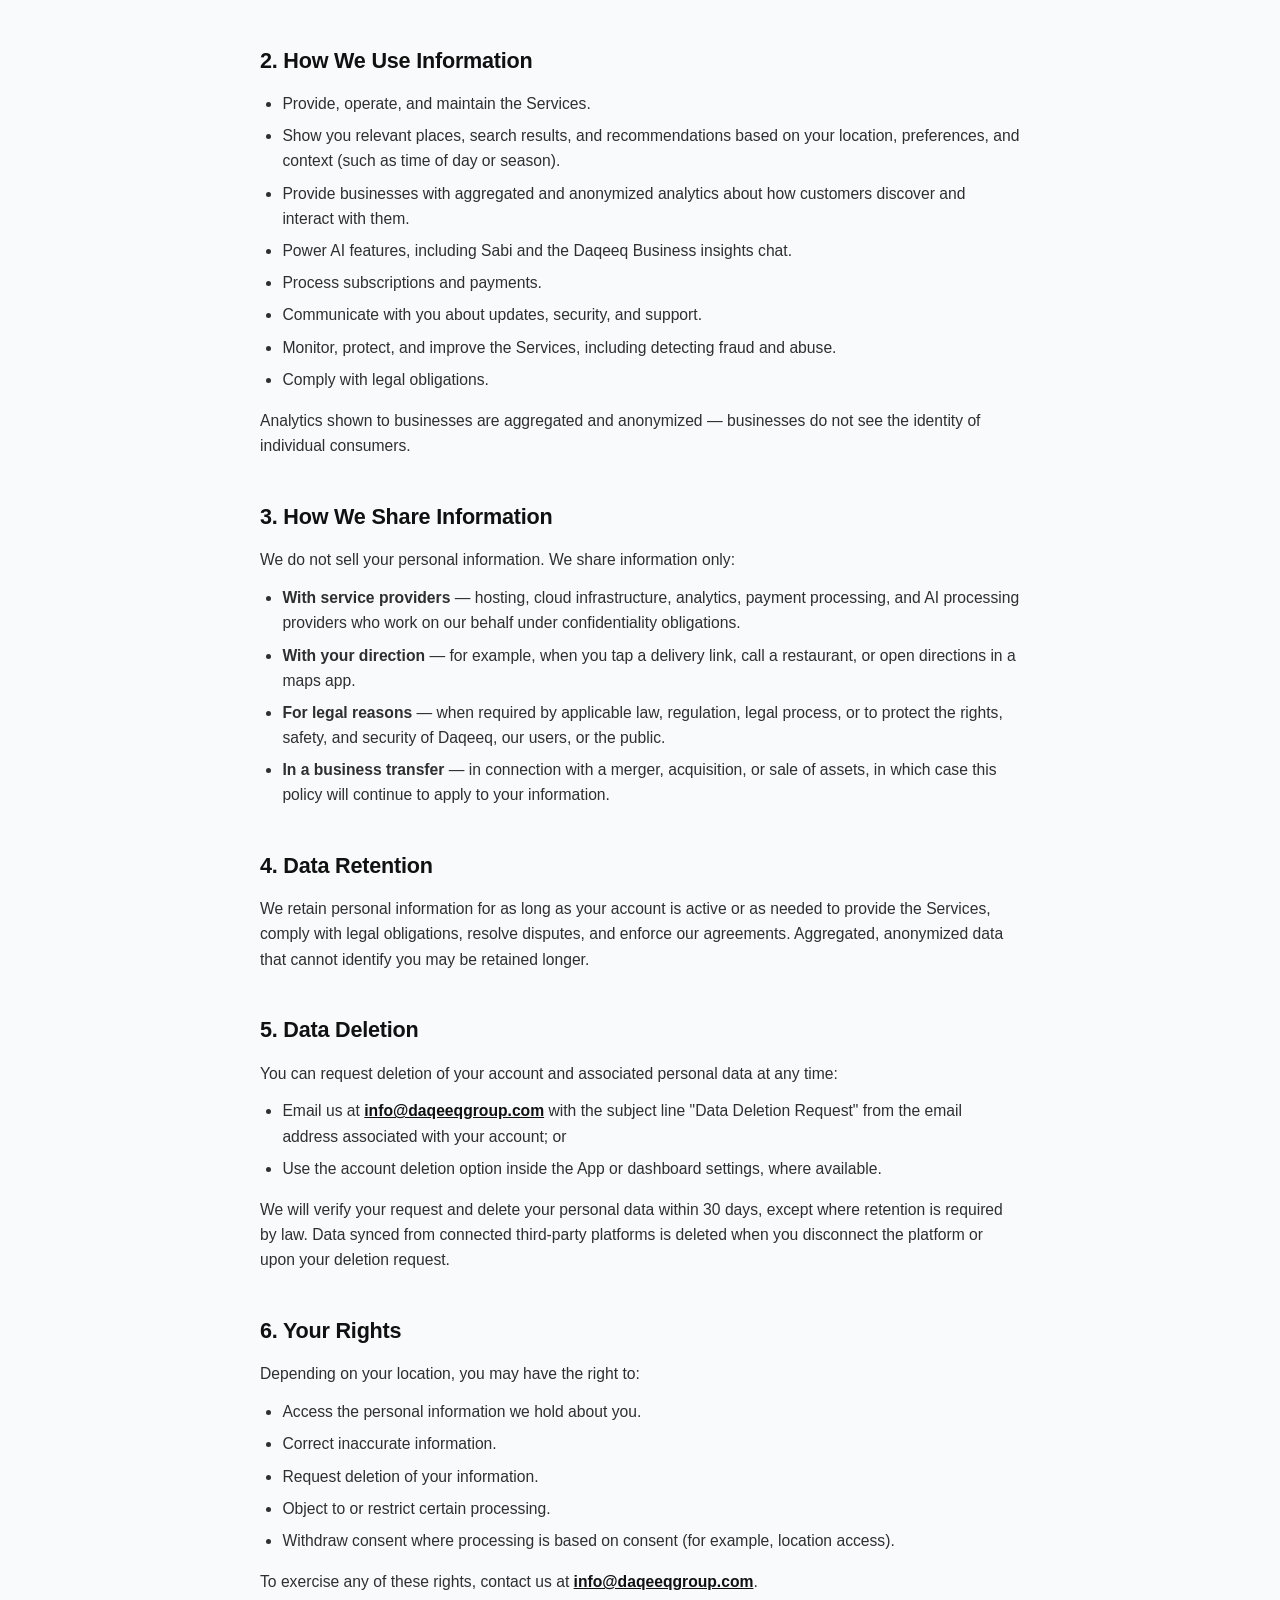
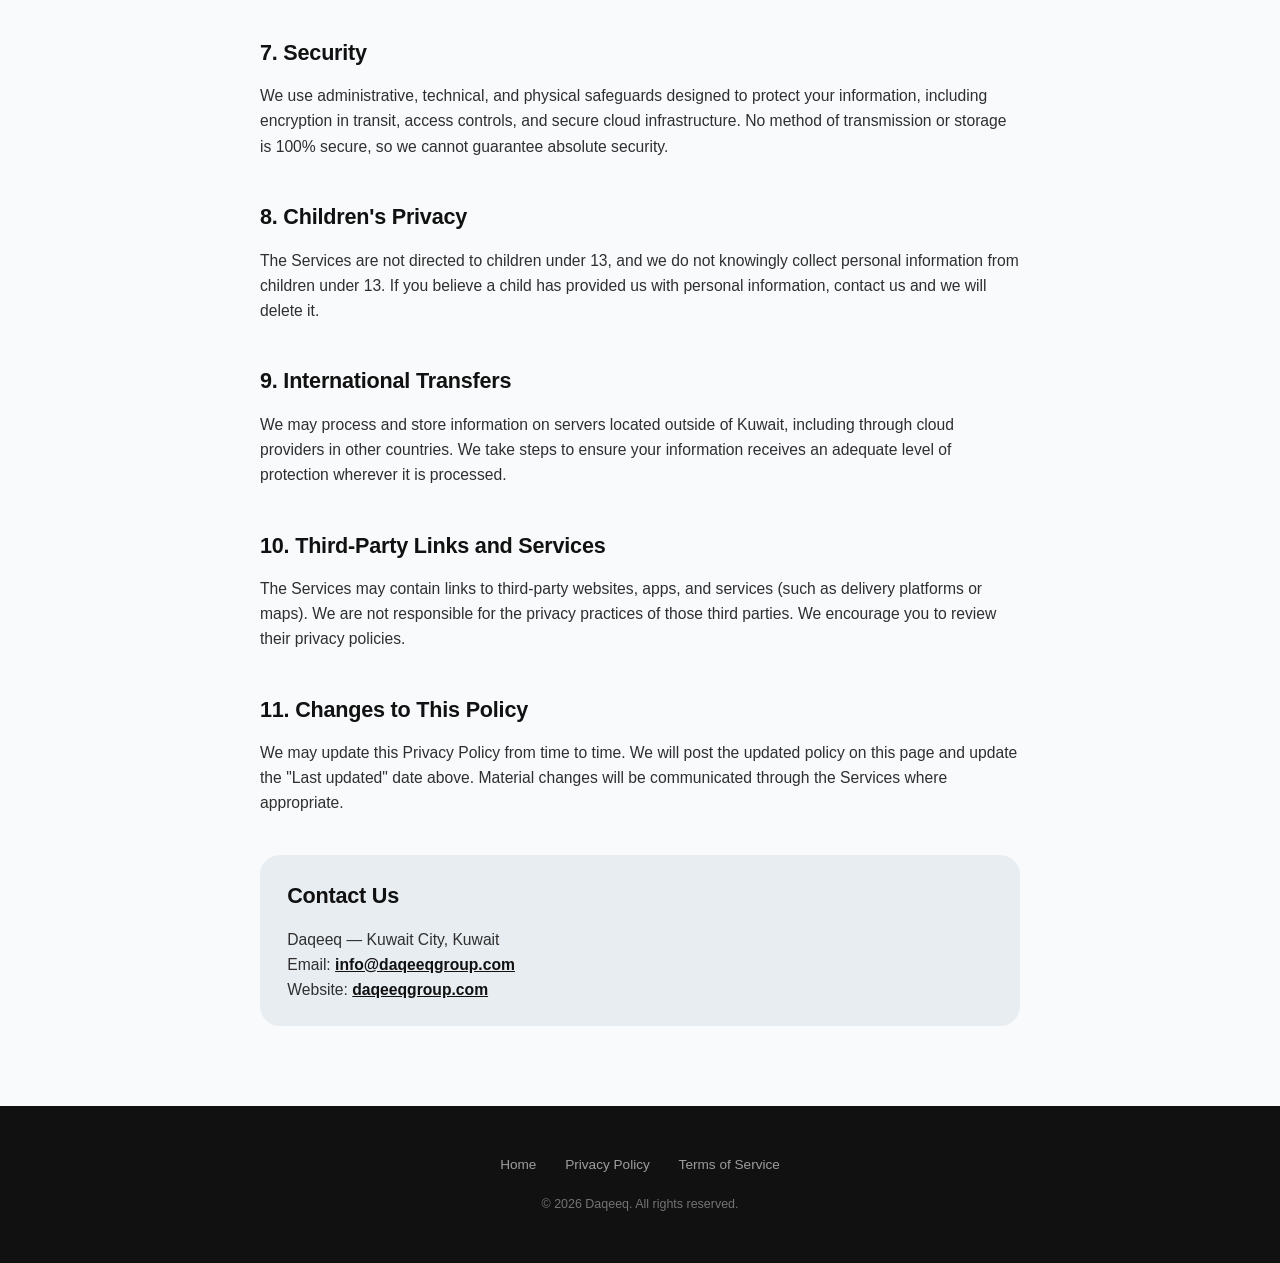
==== commit 7ea71ce1: "Performance overhaul: GPU-friendly background animation, optimized images - Replace animated SVG tur" ====
--- a/privacy.html
+++ b/privacy.html
@@ -8,14 +8,14 @@
   <link rel="icon" type="image/svg+xml" href="data:image/svg+xml,%3Csvg xmlns='http://www.w3.org/2000/svg' viewBox='0 0 100 100'%3E%3Crect width='100' height='100' rx='22' fill='%23111111'/%3E%3Cg transform='translate(12 12) scale(0.76)'%3E%3Cpath d='M4 32 H26 L44 50 L26 68 H4 L22 50 Z' fill='%23F8FAFB'/%3E%3Cpath d='M34 6 H64 L96 38 V62 L64 94 H34 L78 50 Z' fill='%23F8FAFB'/%3E%3Cpath d='M96 38 L96 62 L78 50 Z' fill='%23B9C0C7'/%3E%3C/g%3E%3C/svg%3E" />
   <link rel="preconnect" href="https://api.fontshare.com" />
   <link href="https://api.fontshare.com/v2/css?f[]=satoshi@400,500,700,900&display=swap" rel="stylesheet" />
-  <link rel="stylesheet" href="/assets/css/style.css?v=5" />
+  <link rel="stylesheet" href="/assets/css/style.css?v=6" />
 </head>
 <body class="legal-page">
 
   <header class="nav is-scrolled" id="nav">
     <div class="nav__inner">
       <a href="/" class="nav__brand" aria-label="Daqeeq home">
-        <img class="nav__logo" src="/assets/img/logo.png" alt="Daqeeq" />
+        <img class="nav__logo" src="/assets/img/logo-sm.png" alt="Daqeeq" width="168" height="168" />
       </a>
       <nav class="nav__links" aria-label="Primary">
         <a href="/">Home</a>
--- a/assets/css/style.css
+++ b/assets/css/style.css
@@ -52,7 +52,6 @@
   transform: translateY(36px);
   transition: opacity 0.9s var(--ease), transform 0.9s var(--ease);
   transition-delay: var(--d, 0s);
-  will-change: opacity, transform;
 }
 [data-reveal].in-view {
   opacity: 1;
@@ -173,13 +172,21 @@
   padding: 0.45rem 0.55rem 0.45rem 1.4rem;
   border-radius: 999px;
   background: rgba(17, 17, 17, 0.55);
-  backdrop-filter: blur(16px);
-  -webkit-backdrop-filter: blur(16px);
+  backdrop-filter: blur(12px);
+  -webkit-backdrop-filter: blur(12px);
   border: 1px solid rgba(248, 250, 251, 0.08);
   transition: background 0.4s var(--ease);
 }
 .nav.is-scrolled .nav__inner {
   background: rgba(17, 17, 17, 0.85);
+}
+/* backdrop blur repaints on every scroll frame — too costly on phones */
+@media (max-width: 760px) {
+  .nav__inner {
+    backdrop-filter: none;
+    -webkit-backdrop-filter: none;
+    background: rgba(17, 17, 17, 0.92);
+  }
 }
 .nav__brand {
   display: flex;
@@ -202,7 +209,11 @@
   .nav__links { display: none; }
 }
 
-/* ---------- Ethereal shadow effect (dark sections) ---------- */
+/* ---------- Ethereal shadow effect (dark sections) ----------
+   The silk texture is a pre-blurred alpha mask; motion is a slow
+   GPU-composited transform drift (the original animated SVG
+   displacement filter re-rendered the full section on the CPU
+   every frame and made mobile unusable). */
 .ethereal {
   position: absolute;
   inset: 0;
@@ -211,15 +222,21 @@
 }
 .ethereal__motion {
   position: absolute;
-  inset: -100px;
-  filter: url(#ethereal) blur(4px);
+  inset: -6%;
+  animation: ethereal-drift 38s ease-in-out infinite alternate;
+  will-change: transform;
+}
+@keyframes ethereal-drift {
+  0% { transform: translate3d(-2%, -1.5%, 0) scale(1.08); }
+  50% { transform: translate3d(1.5%, 1%, 0) scale(1.16); }
+  100% { transform: translate3d(-1%, 2%, 0) scale(1.1); }
 }
 .ethereal__shadow {
   width: 100%;
   height: 100%;
   background-color: rgba(128, 128, 128, 1);
-  mask-image: url("/assets/img/ethereal-mask.png");
-  -webkit-mask-image: url("/assets/img/ethereal-mask.png");
+  mask-image: url("/assets/img/ethereal-mask.webp");
+  -webkit-mask-image: url("/assets/img/ethereal-mask.webp");
   mask-size: cover;
   -webkit-mask-size: cover;
   mask-repeat: no-repeat;
@@ -230,13 +247,13 @@
 .ethereal__noise {
   position: absolute;
   inset: 0;
-  background-image: url("/assets/img/noise.png");
-  background-size: 240px;
+  background-image: url("/assets/img/noise-sm.png");
+  background-size: 154px;
   background-repeat: repeat;
   opacity: 0.5;
 }
 @media (prefers-reduced-motion: reduce) {
-  .ethereal__motion { filter: blur(4px); }
+  .ethereal__motion { animation: none; }
 }
 
 /* ---------- Smooth section transitions ----------
